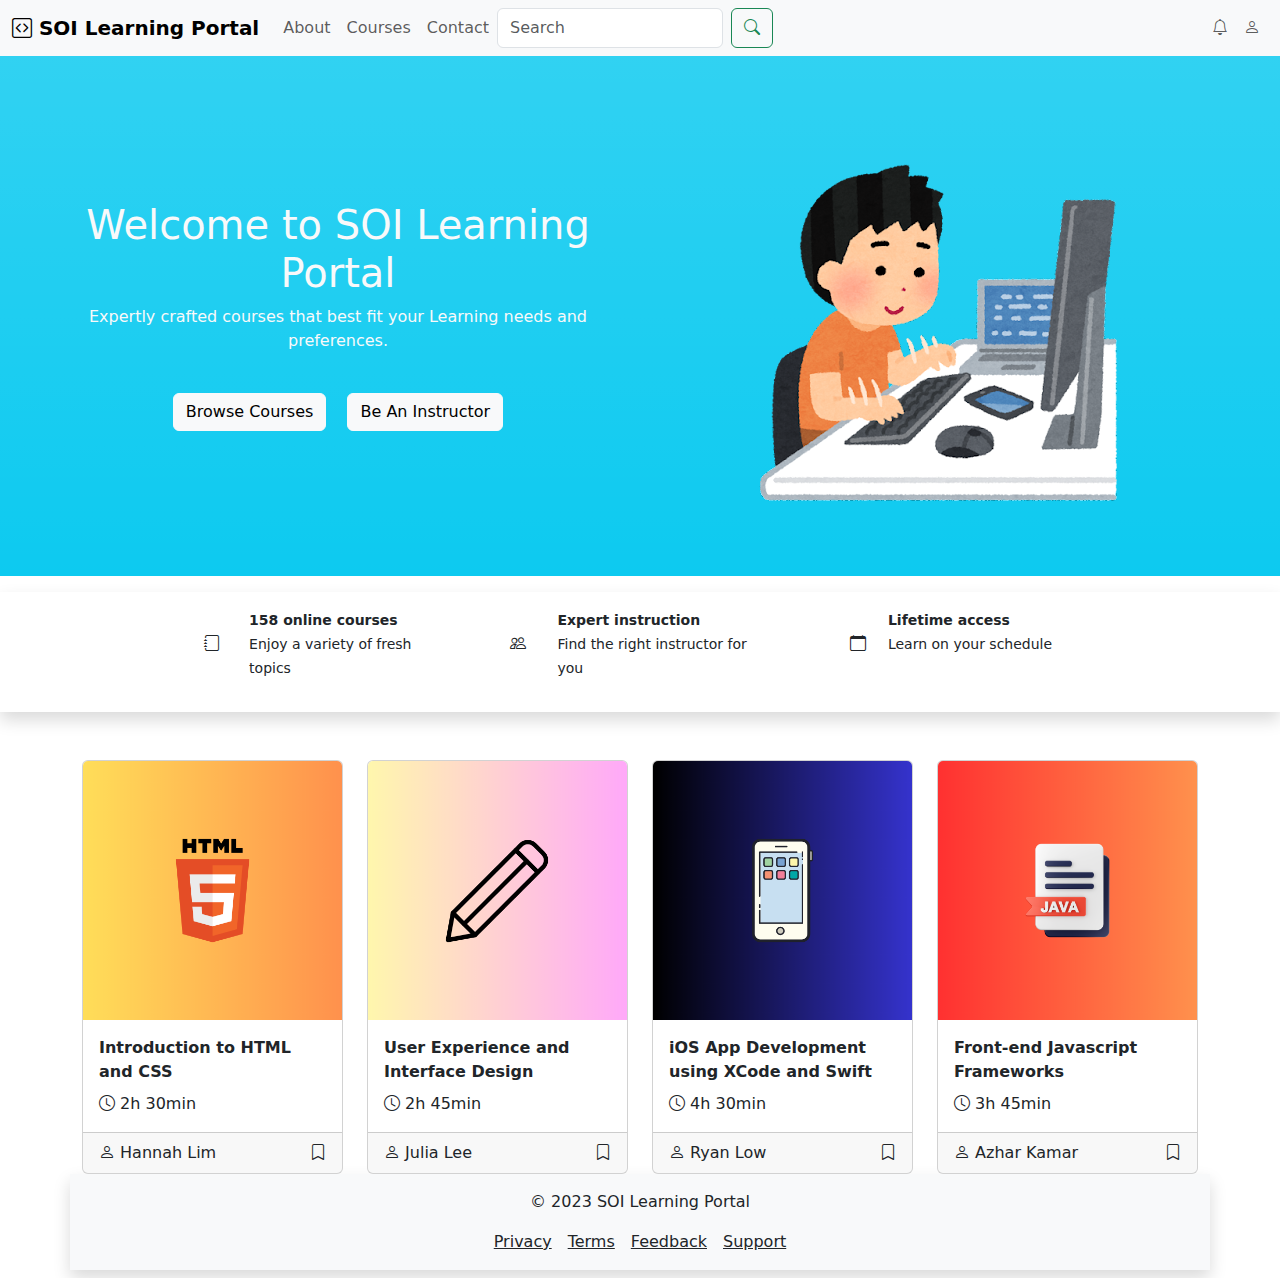
==== index.html @ 54f799f6 "third commit" ====
<!DOCTYPE html>
<html lang="en">

<head>
    <meta charset="UTF-8">
    <meta http-equiv="X-UA-Compatible" content="IE=edge">
    <meta name="viewport" content="width=device-width, initial-scale=1.0">
    <link rel="stylesheet" href="stylesheet3.css">
    <!-- Add Bootstrap CSS here -->
    <link href="https://cdn.jsdelivr.net/npm/bootstrap@5.1.1/dist/css/bootstrap.min.css" rel="stylesheet">
    <!-- Add Bootstrap JS here -->
    <script src="https://cdn.jsdelivr.net/npm/bootstrap@5.1.1/dist/js/bootstrap.bundle.min.js"></script>
    <!-- Add icon link -->
    <link rel="stylesheet" href="https://cdn.jsdelivr.net/npm/bootstrap-icons@1.5.0/font/bootstrap-icons.css">
    <title>SOI Learning Portal</title>
</head>

<body>
 
 <nav class="navbar navbar-expand-lg navbar-light bg-light">
    <div class="container-fluid">
        <b><a class="navbar-brand bi bi-code-square" href="#"> SOI Learning Portal</a></b>
        <button class="navbar-toggler" type="button" data-bs-toggle="collapse" data-bs-target="#navbarNav"
            aria-controls="navbarNav" aria-expanded="false" aria-label="Toggle navigation">
            <span class="navbar-toggler-icon"></span>
        </button>
        <div class="collapse navbar-collapse" id="navbarNav">
            <ul class="navbar-nav">
                <li class="nav-item">
                    <a class="nav-link" href="exercise1.html">About</a>
                </li>
                <li class="nav-item">
                    <a class="nav-link" href="exercise2.html">Courses</a>
                </li>
                <li class="nav-item">
                    <a class="nav-link" href="#">Contact</a>
                </li>
                <form class="d-flex ms-auto">
                    <input class="form-control me-2" type="search" placeholder="Search" aria-label="Search">
                    <button class="btn btn-outline-success" type="submit"><i class="bi bi-search"></i></button>
                </form>
            </ul>

            <ul class=" d-flex ms-auto navbar-nav ms-2">
                <li class="nav-item">
                    <a class="nav-link" href="#"><i class="bi bi-bell"></i></a>
                </li>
                <li class="nav-item">
                    <a class="nav-link" href="#"><i class="bi bi-person"></i></a>
                </li>
            </ul>
        </div>
    </div>
</nav>

<div class="container-fluid bg-info bg-gradient text-light p-5 text-center">
    <div class="row">
        <div class="col-sm-6 d-flex flex-column justify-content-center">

            <h1>Welcome to SOI Learning Portal</h1>
            <p>Expertly crafted courses that best fit your Learning
                    needs and preferences.</p>

                <div class="mt-4">
                    <button class="btn btn-light me-3">Browse Courses</button>
                    <button class="btn btn-light">Be An Instructor</button>
                </div>
        </div>

        <div class="col-sm-6 text-center">
            <img src="Images/computer_tokui_boy.png" alt="Hero Image" class="img-fluid mt-4 hero-img">
        </div>
    </div>
</div>

    <div class="container-fluid">
        <div class="mt-3 row d-flex justify-content-center p-3 mb-2 shadow p-3 mb-2">
            <div class="col-lg-1 col-md-8"></div>
            <div class="col-lg-3 col-md-8 d-flex justify-content-center mb-3">
                <div class="row">
                    <div class="col-2 justify-content-center my-auto">
                        <i class="bi bi-journal"></i>
                    </div>
                    <div class="col-10">
                        <small><b>158 online courses</b><br>Enjoy a variety of fresh topics</small>
                    </div>
                </div>
            </div>

            <div class="col-lg-3 col-md-8 d-flex justify-content-center mb-3">
                <div class="row">
                    <div class="col-2 justify-content-center my-auto">
                        <i class="bi bi-people"></i>
                    </div>
                    <div class="col-10">
                        <small><b>Expert instruction</b><br>Find the right instructor for you</small>
                    </div>
                </div>
            </div>

            <div class="col-lg-3 col-md-8 d-flex justify-content-center mb-3">
                <div class="row">
                    <div class="col-2 justify-content-center my-auto">
                        <i class="bi bi-calendar"></i>
                    </div>
                    <div class="col-10">
                        <small><b>Lifetime access</b><br>Learn on your schedule</small>
                    </div>
                </div>
            </div>
            <div class="col-lg-1 col-md-8"> </div>
        </div>
    </div>

<div class="container mt-5">
    <div class="row">

        <div class="col-md-3">
            <div class="card">
                <img src="Images/html-icon.png" class="card-img-top" alt="Course Image">
                <div class="card-body">
                    <b><p class="card-title">Introduction to HTML and CSS</p></b>
                    <p class="card-text bi bi-clock"> 2h 30min</p>
                </div>

                <div class="card-footer d-flex justify-content-between align-items-center">
                    <div>
                        <i class="bi bi-person"></i> Hannah Lim
                    </div>
                    <i class="bi bi-bookmark"></i>
                </div>
            </div>
        </div>

        <div class="col-md-3">
            <div class="card">
                <img src="Images/uiux-icon.png" class="card-img-top" alt="Course Image">
                <div class="card-body">
                    <b><p class="card-title">User Experience and Interface Design</p></b>
                    <p class="card-text bi bi-clock"> 2h 45min</p>
                </div>
                <div class="card-footer d-flex justify-content-between align-items-center">
                    <div>
                        <i class="bi bi-person"></i> Julia Lee
                    </div>
                    <i class="bi bi-bookmark"></i>
                </div>
            </div>
        </div>

        <div class="col-md-3">
            <div class="card">
                <img src="Images/iphone-icon.png" class="card-img-top" alt="Course Image">
                <div class="card-body">
                    <b><p class="card-title">iOS App Development using XCode and Swift</p></b>
                    <p class="card-text bi bi-clock"> 4h 30min</p>
                </div>
                <div class="card-footer d-flex justify-content-between align-items-center">
                    <div>
                        <i class="bi bi-person"></i> Ryan Low
                    </div>
                    <i class="bi bi-bookmark"></i>
                </div>
            </div>
        </div>

        <div class="col-md-3">
            <div class="card">
                <img src="Images/java-icon.png" class="card-img-top" alt="Course Image">
                <div class="card-body">
                    <b><p class="card-title">Front-end Javascript Frameworks</p></b>
                    <p class="card-text bi bi-clock"> 3h 45min</p>
                </div>
                <div class="card-footer d-flex justify-content-between align-items-center">
                    <div>
                        <i class="bi bi-person"></i> Azhar Kamar
                    </div>
                    <i class="bi bi-bookmark"></i>
                </div>
            </div>
        </div>


<footer class="bg-light text-dark shadow p-3 mb-2 text-center py-3">
    <p>&copy; 2023 SOI Learning Portal</p>
    <div class="d-flex ms-auto justify-content-center">
        <a href="#" class="text-dark me-3">Privacy</a>
        <a href="#" class="text-dark me-3">Terms</a>
        <a href="#" class="text-dark me-3">Feedback</a>
        <a href="#" class="text-dark">Support</a>
    </div>
</footer>
</body>
</html>
---- stylesheet3.css ----
.hero-img {
    max-width: 100px;
}
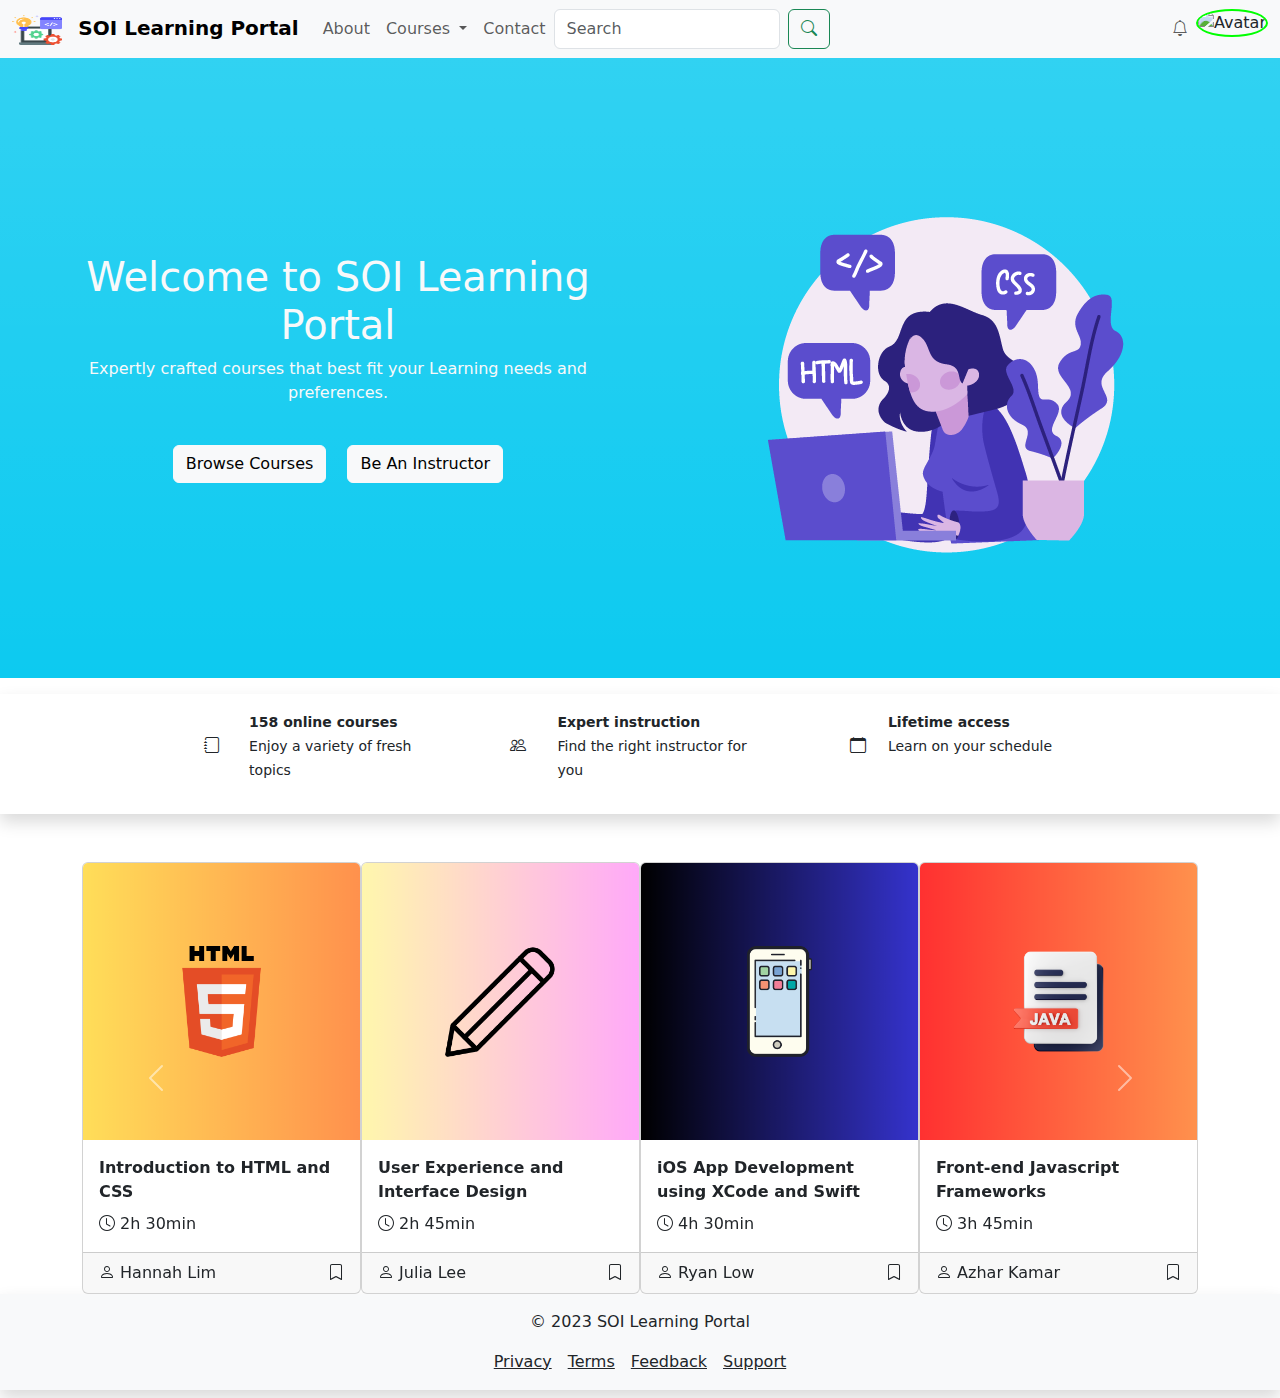
==== commit 10914e8c: "L7_PS" ====
--- a/index.html
+++ b/index.html
@@ -5,73 +5,140 @@
     <meta charset="UTF-8">
     <meta http-equiv="X-UA-Compatible" content="IE=edge">
     <meta name="viewport" content="width=device-width, initial-scale=1.0">
-    <link rel="stylesheet" href="stylesheet3.css">
-    <!-- Add Bootstrap CSS here -->
-    <link href="https://cdn.jsdelivr.net/npm/bootstrap@5.1.1/dist/css/bootstrap.min.css" rel="stylesheet">
-    <!-- Add Bootstrap JS here -->
-    <script src="https://cdn.jsdelivr.net/npm/bootstrap@5.1.1/dist/js/bootstrap.bundle.min.js"></script>
-    <!-- Add icon link -->
+    <link rel="stylesheet" href="https://cdn.jsdelivr.net/npm/bootstrap@5.1.1/dist/css/bootstrap.min.css">
     <link rel="stylesheet" href="https://cdn.jsdelivr.net/npm/bootstrap-icons@1.5.0/font/bootstrap-icons.css">
+    <!-- Add jQuery -->
+    <script src="https://code.jquery.com/jquery-3.6.4.min.js"></script>
+
+    <!-- Add Popper.js and Bootstrap JS -->
+    <script src="https://cdnjs.cloudflare.com/ajax/libs/popper.js/2.10.2/umd/popper.min.js"></script>
+    <script src="https://cdn.jsdelivr.net/npm/bootstrap@5.1.1/dist/js/bootstrap.min.js"></script>
+
+    <!-- Add jQuery UI Autocomplete -->
+    <link rel="stylesheet" href="https://code.jquery.com/ui/1.12.1/themes/base/jquery-ui.css">
+    <script src="https://code.jquery.com/ui/1.12.1/jquery-ui.js"></script>
+
+    <!-- Add your own JavaScript file -->
+    <script src="script.js"></script>
+
     <title>SOI Learning Portal</title>
 </head>
 
+<style>
+    .avatar {
+        border-radius: 50%;
+    }
+
+    .avatar-online {
+        border: 2px solid rgb(0, 255, 0);
+    }
+
+    .avatar-toggle.offline {
+        border: 2px solid grey;
+    }
+
+    .notification-dropdown .read {
+        font-weight: normal;
+        color: #555;
+    }
+
+    .notification-dropdown .unread {
+        font-weight: bold;
+        color: #ff0000;
+    }
+
+    .logo-img {
+        height: 30px;
+        margin-right: 10px;
+    }
+
+    .logo-text {
+        font-weight: bold;
+    }
+</style>
+
 <body>
- 
- <nav class="navbar navbar-expand-lg navbar-light bg-light">
-    <div class="container-fluid">
-        <b><a class="navbar-brand bi bi-code-square" href="#"> SOI Learning Portal</a></b>
-        <button class="navbar-toggler" type="button" data-bs-toggle="collapse" data-bs-target="#navbarNav"
-            aria-controls="navbarNav" aria-expanded="false" aria-label="Toggle navigation">
-            <span class="navbar-toggler-icon"></span>
-        </button>
-        <div class="collapse navbar-collapse" id="navbarNav">
-            <ul class="navbar-nav">
-                <li class="nav-item">
-                    <a class="nav-link" href="exercise1.html">About</a>
-                </li>
-                <li class="nav-item">
-                    <a class="nav-link" href="exercise2.html">Courses</a>
-                </li>
-                <li class="nav-item">
-                    <a class="nav-link" href="#">Contact</a>
-                </li>
-                <form class="d-flex ms-auto">
-                    <input class="form-control me-2" type="search" placeholder="Search" aria-label="Search">
-                    <button class="btn btn-outline-success" type="submit"><i class="bi bi-search"></i></button>
-                </form>
-            </ul>
-
-            <ul class=" d-flex ms-auto navbar-nav ms-2">
-                <li class="nav-item">
-                    <a class="nav-link" href="#"><i class="bi bi-bell"></i></a>
-                </li>
-                <li class="nav-item">
-                    <a class="nav-link" href="#"><i class="bi bi-person"></i></a>
-                </li>
-            </ul>
+
+    <nav class="navbar navbar-expand-lg navbar-light bg-light">
+        <div class="container-fluid">
+            <div class="navbar-brand">
+                <img src="Images/software.png" alt="Logo" class="logo-img" width="50" height="50">
+                <span class="logo-text">SOI Learning Portal</span>
+            </div>
+            <button class="navbar-toggler" type="button" data-bs-toggle="collapse" data-bs-target="#navbarNav"
+                aria-controls="navbarNav" aria-expanded="false" aria-label="Toggle navigation">
+                <span class="navbar-toggler-icon"></span>
+            </button>
+            <div class="collapse navbar-collapse" id="navbarNav">
+                <ul class="navbar-nav">
+                    <li class="nav-item">
+                        <a class="nav-link" href="#">About</a>
+                    </li>
+                    <li class="nav-item dropdown">
+                        <a class="nav-link dropdown-toggle" href="#" id="coursesDropdown" role="button"
+                            data-bs-toggle="dropdown" aria-expanded="false">
+                            Courses
+                        </a>
+                        <ul class="dropdown-menu" aria-labelledby="coursesDropdown">
+                            <li><a class="dropdown-item" href="#">HTML</a></li>
+                            <li><a class="dropdown-item" href="#">CSS</a></li>
+                            <li><a class="dropdown-item" href="#">PHP</a></li>
+                            <li><a class="dropdown-item" href="#">JavaScript</a></li>
+                            <li><a class="dropdown-item" href="#">Python</a></li>
+                            <li><a class="dropdown-item" href="#">Java</a></li>
+                            <li><a class="dropdown-item" href="#">iOS</a></li>
+                            <li><a class="dropdown-item" href="#">React</a></li>
+                        </ul>
+                    </li>
+                    <li class="nav-item">
+                        <a class="nav-link" href="#">Contact</a>
+                    </li>
+                    <form class="d-flex ms-auto">
+                        <input id="search" class="form-control me-2" type="search" placeholder="Search"
+                            aria-label="Search">
+                        <button class="btn btn-outline-success" type="submit"><i class="bi bi-search"></i></button>
+                    </form>
+                </ul>
+
+                <ul class="d-flex ms-auto navbar-nav ms-2">
+                    <li class="nav-item dropdown">
+                        <a class="nav-link" href="#" id="notificationsDropdown" role="button" data-bs-toggle="dropdown"
+                            aria-expanded="false">
+                            <i class="bi bi-bell"></i>
+                        </a>
+                        <ul class="dropdown-menu notification-dropdown dropdown-menu-end" aria-labelledby="notificationsDropdown">
+                            <!-- Add your notification items dynamically here -->
+                            <li><a class="dropdown-item" href="#"><b>HTML Course</b><br>Hey Ally! You have One new exercise!</a></li>
+                            <li><a class="dropdown-item" href="#"><b>Account Settings</b><br>Confirm phone number.</a></li>
+                        </ul>
+                    </li>
+                    <li class="nav-item">
+                        <img src="Images/happywoman.jpg" alt="Avatar" class="avatar-toggle avatar-online avatar"
+                            width="50" height="50">
+                    </li>
+                </ul>
+            </div>
         </div>
-    </div>
-</nav>
-
-<div class="container-fluid bg-info bg-gradient text-light p-5 text-center">
-    <div class="row">
-        <div class="col-sm-6 d-flex flex-column justify-content-center">
-
-            <h1>Welcome to SOI Learning Portal</h1>
-            <p>Expertly crafted courses that best fit your Learning
-                    needs and preferences.</p>
+    </nav>
+
+    <div class="container-fluid bg-info bg-gradient text-light p-5 text-center">
+        <div class="row">
+            <div class="col-sm-6 d-flex flex-column justify-content-center">
+
+                <h1>Welcome to SOI Learning Portal</h1>
+                <p>Expertly crafted courses that best fit your Learning needs and preferences.</p>
 
                 <div class="mt-4">
                     <button class="btn btn-light me-3">Browse Courses</button>
                     <button class="btn btn-light">Be An Instructor</button>
                 </div>
-        </div>
-
-        <div class="col-sm-6 text-center">
-            <img src="Images/computer_tokui_boy.png" alt="Hero Image" class="img-fluid mt-4 hero-img">
+            </div>
+
+            <div class="col-sm-6 text-center">
+                <img src="Images/Artboard 1.png" alt="Hero Image" class="img-fluid mt-4 hero-img">
+            </div>
         </div>
     </div>
-</div>
 
     <div class="container-fluid">
         <div class="mt-3 row d-flex justify-content-center p-3 mb-2 shadow p-3 mb-2">
@@ -112,83 +179,250 @@
         </div>
     </div>
 
-<div class="container mt-5">
-    <div class="row">
-
-        <div class="col-md-3">
-            <div class="card">
-                <img src="Images/html-icon.png" class="card-img-top" alt="Course Image">
-                <div class="card-body">
-                    <b><p class="card-title">Introduction to HTML and CSS</p></b>
-                    <p class="card-text bi bi-clock"> 2h 30min</p>
+    <div class="container mt-5">
+        <div class="row">
+            <div id="cardCarousel" class="carousel slide" data-bs-ride="carousel">
+                <div class="carousel-inner">
+
+                    <!-- First Set of Cards -->
+                    <div class="carousel-item active">
+                        <div class="d-flex justify-content-between">
+
+                            <div class="col-md-3 col-sm-6">
+                                <div class="card">
+                                    <img src="Images/html-icon.png" class="card-img-top" alt="Course Image">
+                                    <div class="card-body">
+                                        <b>
+                                            <p class="card-title">Introduction to HTML and CSS</p>
+                                        </b>
+                                        <p class="card-text bi bi-clock"> 2h 30min</p>
+                                    </div>
+                                    <div class="card-footer d-flex justify-content-between align-items-center">
+                                        <div>
+                                            <i class="bi bi-person"></i> Hannah Lim
+                                        </div>
+                                        <i class="bi bi-bookmark bookmark-icon" data-toggle="tooltip"
+                                            title="Add to Bookmarks"></i>
+                                    </div>
+                                </div>
+                            </div>
+
+                            <div class="col-md-3 col-sm-6">
+                                <div class="card">
+                                    <img src="Images/uiux-icon.png" class="card-img-top" alt="Course Image">
+                                    <div class="card-body">
+                                        <b>
+                                            <p class="card-title">User Experience and Interface Design</p>
+                                        </b>
+                                        <p class="card-text bi bi-clock"> 2h 45min</p>
+                                    </div>
+                                    <div class="card-footer d-flex justify-content-between align-items-center">
+                                        <div>
+                                            <i class="bi bi-person"></i> Julia Lee
+                                        </div>
+                                        <i class="bi bi-bookmark bookmark-icon" data-toggle="tooltip"
+                                            title="Add to Bookmarks"></i>
+                                    </div>
+                                </div>
+                            </div>
+
+                            <div class="col-md-3 col-sm-6">
+                                <div class="card">
+                                    <img src="Images/iphone-icon.png" class="card-img-top" alt="Course Image">
+                                    <div class="card-body">
+                                        <b>
+                                            <p class="card-title">iOS App Development using XCode and Swift</p>
+                                        </b>
+                                        <p class="card-text bi bi-clock"> 4h 30min</p>
+                                    </div>
+                                    <div class="card-footer d-flex justify-content-between align-items-center">
+                                        <div>
+                                            <i class="bi bi-person"></i> Ryan Low
+                                        </div>
+                                        <i class="bi bi-bookmark bookmark-icon" data-toggle="tooltip"
+                                            title="Add to Bookmarks"></i>
+                                    </div>
+                                </div>
+                            </div>
+
+                            <div class="col-md-3 col-sm-6">
+                                <div class="card">
+                                    <img src="Images/java-icon.png" class="card-img-top" alt="Course Image">
+                                    <div class="card-body">
+                                        <b>
+                                            <p class="card-title">Front-end Javascript Frameworks</p>
+                                        </b>
+                                        <p class="card-text bi bi-clock"> 3h 45min</p>
+                                    </div>
+                                    <div class="card-footer d-flex justify-content-between align-items-center">
+                                        <div>
+                                            <i class="bi bi-person"></i> Azhar Kamar
+                                        </div>
+                                        <i class="bi bi-bookmark bookmark-icon" data-toggle="tooltip"
+                                            title="Add to Bookmarks"></i>
+                                    </div>
+                                </div>
+                            </div>
+
+                        </div>
+                    </div>
+
+                    <!-- Second Set of Cards -->
+                    <div class="carousel-item">
+                        <div class="d-flex justify-content-between">
+
+                            <div class="col-md-3 col-sm-6">
+                                <div class="card">
+                                    <img src="Images/html-icon.png" class="card-img-top" alt="Course Image">
+                                    <div class="card-body">
+                                        <b>
+                                            <p class="card-title">Introduction to HTML and CSS</p>
+                                        </b>
+                                        <p class="card-text bi bi-clock"> 2h 30min</p>
+                                    </div>
+                                    <div class="card-footer d-flex justify-content-between align-items-center">
+                                        <div>
+                                            <i class="bi bi-person"></i> Hannah Lim
+                                        </div>
+                                        <i class="bi bi-bookmark bookmark-icon" data-toggle="tooltip"
+                                            title="Add to Bookmarks"></i>
+                                    </div>
+                                </div>
+                            </div>
+
+                            <div class="col-md-3 col-sm-6">
+                                <div class="card">
+                                    <img src="Images/uiux-icon.png" class="card-img-top" alt="Course Image">
+                                    <div class="card-body">
+                                        <b>
+                                            <p class="card-title">User Experience and Interface Design</p>
+                                        </b>
+                                        <p class="card-text bi bi-clock"> 2h 45min</p>
+                                    </div>
+                                    <div class="card-footer d-flex justify-content-between align-items-center">
+                                        <div>
+                                            <i class="bi bi-person"></i> Julia Lee
+                                        </div>
+                                        <i class="bi bi-bookmark bookmark-icon" data-toggle="tooltip"
+                                            title="Add to Bookmarks"></i>
+                                    </div>
+                                </div>
+                            </div>
+
+                            <div class="col-md-3 col-sm-6">
+                                <div class="card">
+                                    <img src="Images/iphone-icon.png" class="card-img-top" alt="Course Image">
+                                    <div class="card-body">
+                                        <b>
+                                            <p class="card-title">iOS App Development using XCode and Swift</p>
+                                        </b>
+                                        <p class="card-text bi bi-clock"> 4h 30min</p>
+                                    </div>
+                                    <div class="card-footer d-flex justify-content-between align-items-center">
+                                        <div>
+                                            <i class="bi bi-person"></i> Ryan Low
+                                        </div>
+                                        <i class="bi bi-bookmark bookmark-icon" data-toggle="tooltip"
+                                            title="Add to Bookmarks"></i>
+                                    </div>
+                                </div>
+                            </div>
+
+                            <div class="col-md-3 col-sm-6">
+                                <div class="card">
+                                    <img src="Images/java-icon.png" class="card-img-top" alt="Course Image">
+                                    <div class="card-body">
+                                        <b>
+                                            <p class="card-title">Front-end Javascript Frameworks</p>
+                                        </b>
+                                        <p class="card-text bi bi-clock"> 3h 45min</p>
+                                    </div>
+                                    <div class="card-footer d-flex justify-content-between align-items-center">
+                                        <div>
+                                            <i class="bi bi-person"></i> Azhar Kamar
+                                        </div>
+                                        <i class="bi bi-bookmark bookmark-icon" data-toggle="tooltip"
+                                            title="Add to Bookmarks"></i>
+                                    </div>
+                                </div>
+                            </div>
+
+                        </div>
+                    </div>
                 </div>
 
-                <div class="card-footer d-flex justify-content-between align-items-center">
-                    <div>
-                        <i class="bi bi-person"></i> Hannah Lim
-                    </div>
-                    <i class="bi bi-bookmark"></i>
-                </div>
+                <!-- Controls -->
+                <button class="carousel-control-prev" type="button" data-bs-target="#cardCarousel" data-bs-slide="prev">
+                    <span class="carousel-control-prev-icon" aria-hidden="true"></span>
+                    <span class="visually-hidden">Previous</span>
+                </button>
+                <button class="carousel-control-next" type="button" data-bs-target="#cardCarousel" data-bs-slide="next">
+                    <span class="carousel-control-next-icon" aria-hidden="true"></span>
+                    <span class="visually-hidden">Next</span>
+                </button>
             </div>
         </div>
-
-        <div class="col-md-3">
-            <div class="card">
-                <img src="Images/uiux-icon.png" class="card-img-top" alt="Course Image">
-                <div class="card-body">
-                    <b><p class="card-title">User Experience and Interface Design</p></b>
-                    <p class="card-text bi bi-clock"> 2h 45min</p>
-                </div>
-                <div class="card-footer d-flex justify-content-between align-items-center">
-                    <div>
-                        <i class="bi bi-person"></i> Julia Lee
-                    </div>
-                    <i class="bi bi-bookmark"></i>
-                </div>
-            </div>
+    </div>
+
+
+    <footer class="bg-light text-dark shadow p-3 mb-2 text-center py-3">
+        <p>&copy; 2023 SOI Learning Portal</p>
+        <div class="d-flex ms-auto justify-content-center">
+            <a href="#" class="text-dark me-3">Privacy</a>
+            <a href="#" class="text-dark me-3">Terms</a>
+            <a href="#" class="text-dark me-3">Feedback</a>
+            <a href="#" class="text-dark">Support</a>
         </div>
-
-        <div class="col-md-3">
-            <div class="card">
-                <img src="Images/iphone-icon.png" class="card-img-top" alt="Course Image">
-                <div class="card-body">
-                    <b><p class="card-title">iOS App Development using XCode and Swift</p></b>
-                    <p class="card-text bi bi-clock"> 4h 30min</p>
-                </div>
-                <div class="card-footer d-flex justify-content-between align-items-center">
-                    <div>
-                        <i class="bi bi-person"></i> Ryan Low
-                    </div>
-                    <i class="bi bi-bookmark"></i>
-                </div>
-            </div>
-        </div>
-
-        <div class="col-md-3">
-            <div class="card">
-                <img src="Images/java-icon.png" class="card-img-top" alt="Course Image">
-                <div class="card-body">
-                    <b><p class="card-title">Front-end Javascript Frameworks</p></b>
-                    <p class="card-text bi bi-clock"> 3h 45min</p>
-                </div>
-                <div class="card-footer d-flex justify-content-between align-items-center">
-                    <div>
-                        <i class="bi bi-person"></i> Azhar Kamar
-                    </div>
-                    <i class="bi bi-bookmark"></i>
-                </div>
-            </div>
-        </div>
-
-
-<footer class="bg-light text-dark shadow p-3 mb-2 text-center py-3">
-    <p>&copy; 2023 SOI Learning Portal</p>
-    <div class="d-flex ms-auto justify-content-center">
-        <a href="#" class="text-dark me-3">Privacy</a>
-        <a href="#" class="text-dark me-3">Terms</a>
-        <a href="#" class="text-dark me-3">Feedback</a>
-        <a href="#" class="text-dark">Support</a>
-    </div>
-</footer>
+    </footer>
+
+    <script>
+        $(document).ready(function () {
+            // Dropdown for Courses
+            $('.dropdown-toggle').dropdown();
+
+            // Dropdown for notifications
+            $('.notification-dropdown-toggle').dropdown();
+
+            // Toggle feature for avatar image
+            $('.avatar-toggle').click(function () {
+                $(this).toggleClass('offline');
+            });
+
+
+            // Tooltip for bookmark icon
+            $('[data-toggle="tooltip"]').tooltip();
+
+            // Clicking the bookmark icon adds the card to the Offcanvas body
+            $('.bookmark-icon').click(function () {
+                // Implement logic to add the card to the Offcanvas body
+                alert('Bookmark clicked!');
+            });
+
+            // Carousel feature for cards
+            $('#cardCarousel').carousel({
+                interval: 3000, // 3 seconds
+                ride: 'carousel'
+            });
+
+            $(function () {
+                var availableTags = ["HTML", "CSS", "PHP", "JavaScript", "Python", "Java", "iOS", "React"];
+                $("#search").autocomplete({
+                    source: availableTags
+                });
+            });
+
+            $('.notification-dropdown a').click(function () {
+                $(this).toggleClass('unread');
+            });
+
+            $('.notification-dropdown a').click(function () {
+                $(this).toggleClass('read');
+            });
+
+        });
+    </script>
+
+
 </body>
+
 </html>